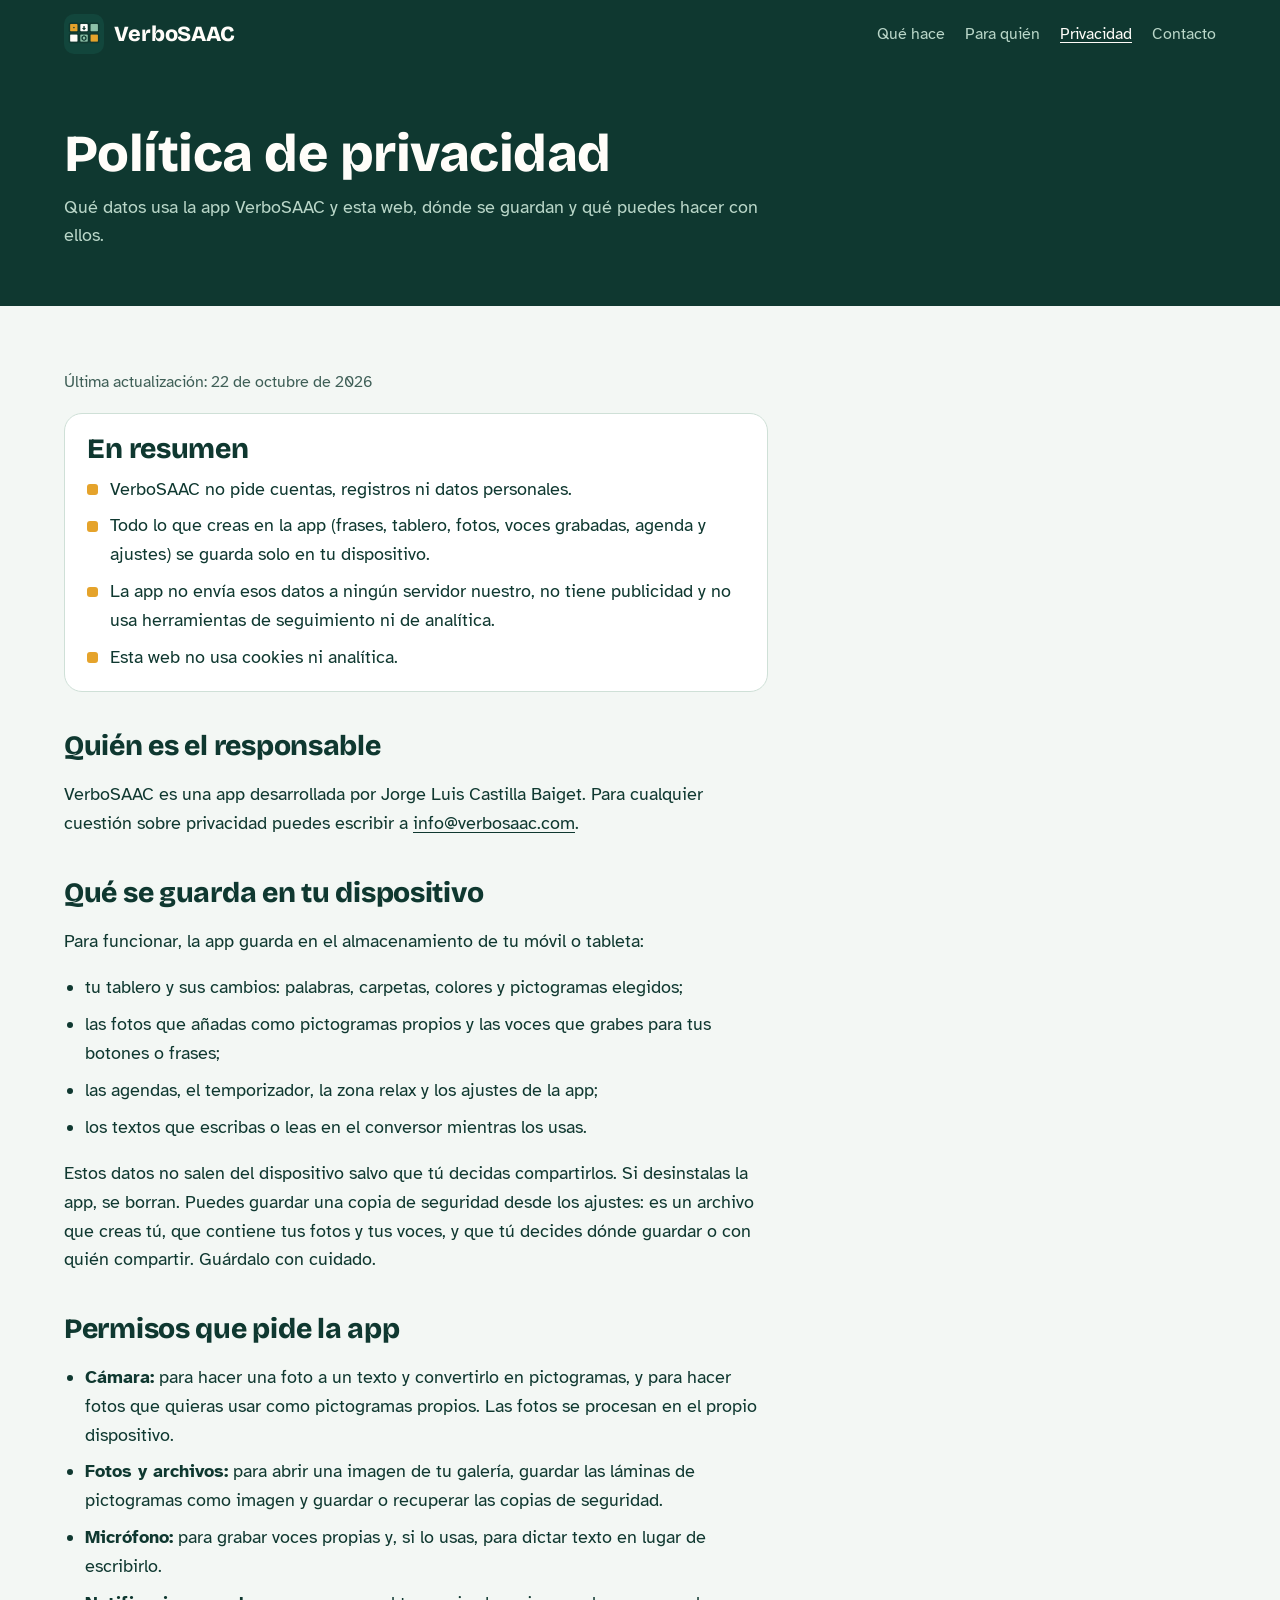
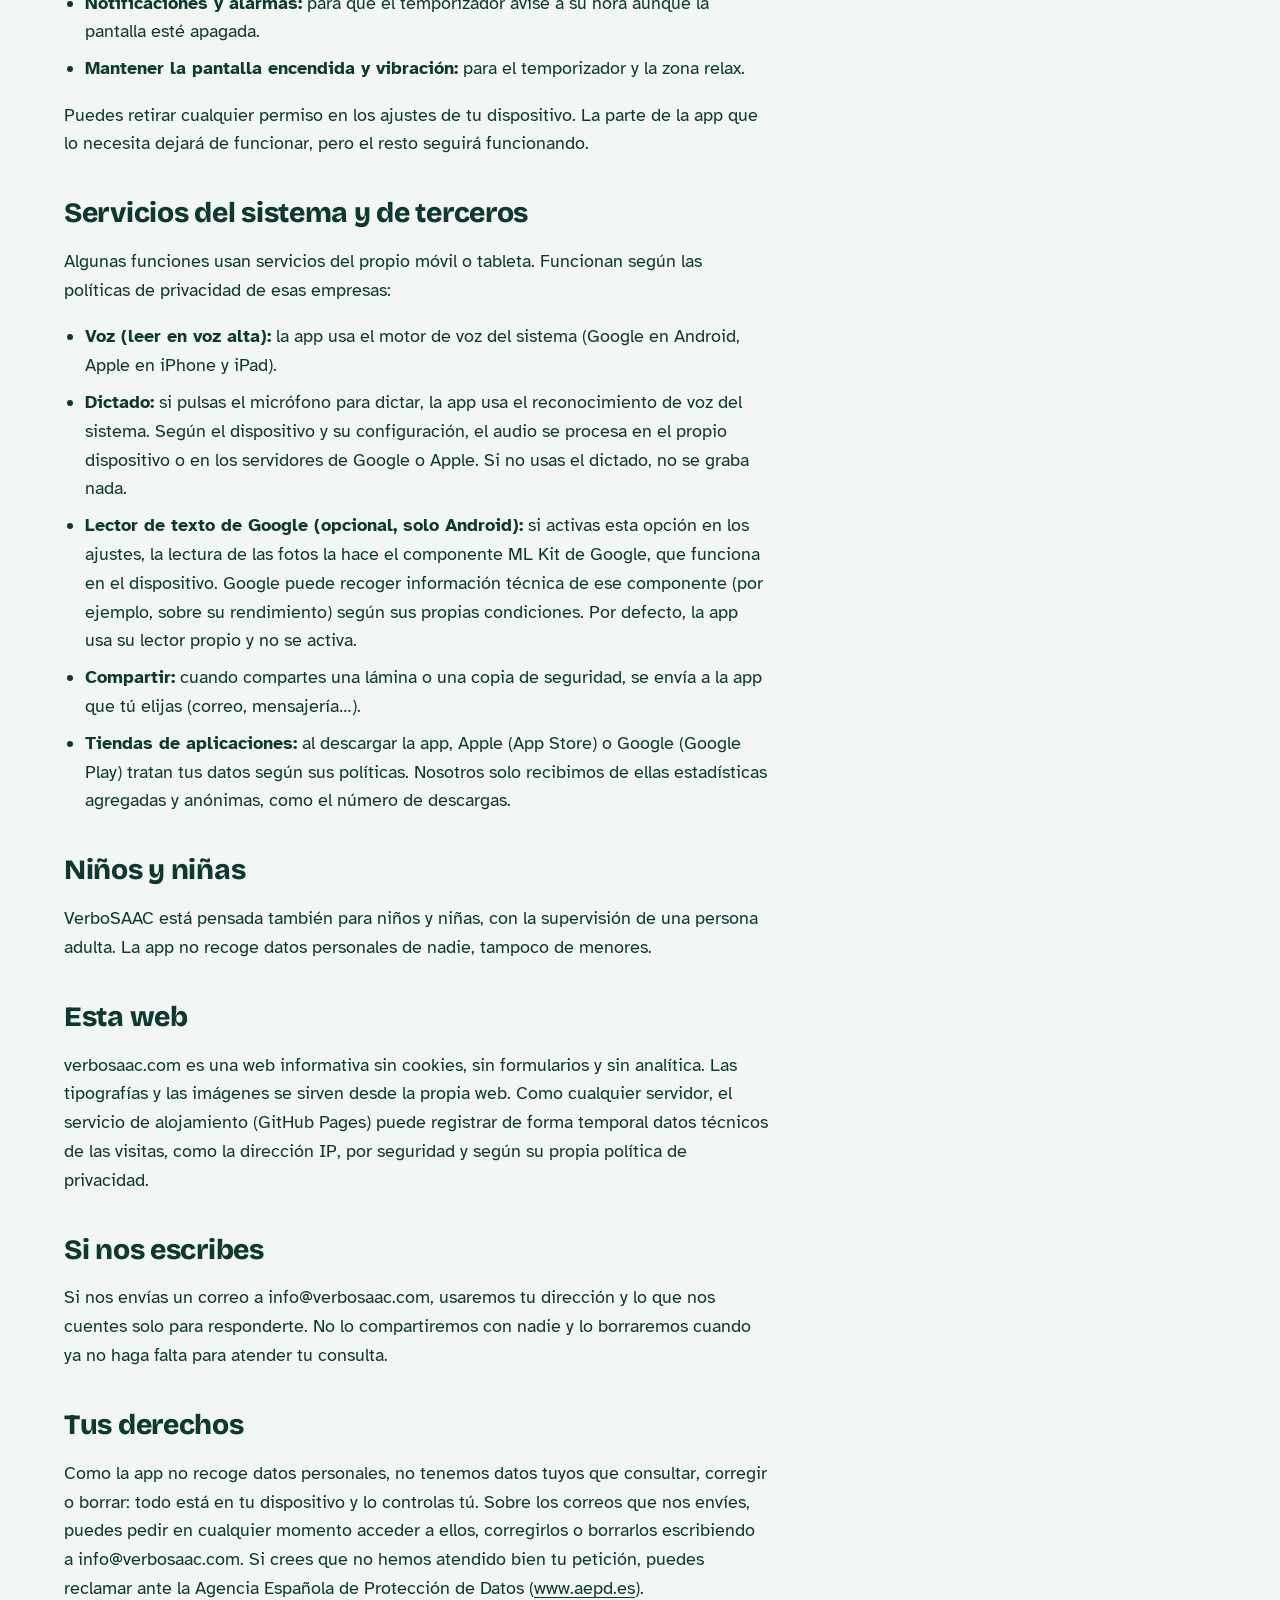
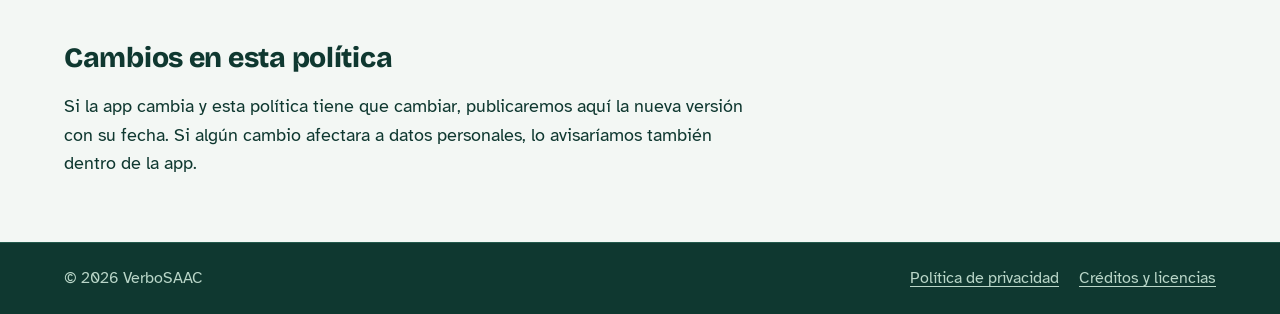
==== privacidad.html @ 8deccdbc "Web de VerboSAAC (verbosaac.com) Portada, política de privacidad, créditos y licencias, página de er" ====
<!doctype html>
<html lang="es">
<head>
<meta charset="utf-8">
<meta name="viewport" content="width=device-width, initial-scale=1, viewport-fit=cover">
<title>Privacidad de VerboSAAC</title>
<meta name="description" content="Política de privacidad de la app VerboSAAC y de la web verbosaac.com.">
<link rel="canonical" href="https://verbosaac.com/privacidad.html">
<meta name="theme-color" content="#0f3830">
<link rel="icon" type="image/png" sizes="32x32" href="img/favicon-32.png">
<link rel="apple-touch-icon" href="img/apple-touch-icon.png">
<link rel="stylesheet" href="css/estilos.css">
</head>
<body>
<a class="saltar" href="#contenido">Ir al contenido</a>

<header class="cabecera">
  <div class="envoltura">
    <a class="marca" href="./" aria-label="VerboSAAC, inicio"><img src="img/icono-128.png" alt="" width="40" height="40">VerboSAAC</a>
    <nav class="menu" aria-label="Secciones">
      <a href="./#que-hace">Qué hace</a>
      <a href="./#para-quien">Para quién</a>
      <a href="privacidad.html" aria-current="page">Privacidad</a>
      <a href="./#contacto">Contacto</a>
    </nav>
  </div>
</header>

<main id="contenido">
  <div class="titular">
    <div class="envoltura">
      <h1>Política de privacidad</h1>
      <p>Qué datos usa la app VerboSAAC y esta web, dónde se guardan y qué puedes hacer con ellos.</p>
    </div>
  </div>

  <div class="texto-legal">
    <div class="envoltura">
      <div class="columna">
        <p class="fecha">Última actualización: 22 de octubre de 2026</p>

        <div class="resumen">
          <h2 style="margin-top:0">En resumen</h2>
          <ul>
            <li>VerboSAAC no pide cuentas, registros ni datos personales.</li>
            <li>Todo lo que creas en la app (frases, tablero, fotos, voces grabadas, agenda y ajustes) se guarda solo en tu dispositivo.</li>
            <li>La app no envía esos datos a ningún servidor nuestro, no tiene publicidad y no usa herramientas de seguimiento ni de analítica.</li>
            <li>Esta web no usa cookies ni analítica.</li>
          </ul>
        </div>

        <h2>Quién es el responsable</h2>
        <p>VerboSAAC es una app desarrollada por Jorge Luis Castilla Baiget. Para cualquier cuestión sobre privacidad puedes escribir a <a href="mailto:info@verbosaac.com">info@verbosaac.com</a>.</p>

        <h2>Qué se guarda en tu dispositivo</h2>
        <p>Para funcionar, la app guarda en el almacenamiento de tu móvil o tableta:</p>
        <ul>
          <li>tu tablero y sus cambios: palabras, carpetas, colores y pictogramas elegidos;</li>
          <li>las fotos que añadas como pictogramas propios y las voces que grabes para tus botones o frases;</li>
          <li>las agendas, el temporizador, la zona relax y los ajustes de la app;</li>
          <li>los textos que escribas o leas en el conversor mientras los usas.</li>
        </ul>
        <p>Estos datos no salen del dispositivo salvo que tú decidas compartirlos. Si desinstalas la app, se borran. Puedes guardar una copia de seguridad desde los ajustes: es un archivo que creas tú, que contiene tus fotos y tus voces, y que tú decides dónde guardar o con quién compartir. Guárdalo con cuidado.</p>

        <h2>Permisos que pide la app</h2>
        <ul>
          <li><b>Cámara:</b> para hacer una foto a un texto y convertirlo en pictogramas, y para hacer fotos que quieras usar como pictogramas propios. Las fotos se procesan en el propio dispositivo.</li>
          <li><b>Fotos y archivos:</b> para abrir una imagen de tu galería, guardar las láminas de pictogramas como imagen y guardar o recuperar las copias de seguridad.</li>
          <li><b>Micrófono:</b> para grabar voces propias y, si lo usas, para dictar texto en lugar de escribirlo.</li>
          <li><b>Notificaciones y alarmas:</b> para que el temporizador avise a su hora aunque la pantalla esté apagada.</li>
          <li><b>Mantener la pantalla encendida y vibración:</b> para el temporizador y la zona relax.</li>
        </ul>
        <p>Puedes retirar cualquier permiso en los ajustes de tu dispositivo. La parte de la app que lo necesita dejará de funcionar, pero el resto seguirá funcionando.</p>

        <h2>Servicios del sistema y de terceros</h2>
        <p>Algunas funciones usan servicios del propio móvil o tableta. Funcionan según las políticas de privacidad de esas empresas:</p>
        <ul>
          <li><b>Voz (leer en voz alta):</b> la app usa el motor de voz del sistema (Google en Android, Apple en iPhone y iPad).</li>
          <li><b>Dictado:</b> si pulsas el micrófono para dictar, la app usa el reconocimiento de voz del sistema. Según el dispositivo y su configuración, el audio se procesa en el propio dispositivo o en los servidores de Google o Apple. Si no usas el dictado, no se graba nada.</li>
          <li><b>Lector de texto de Google (opcional, solo Android):</b> si activas esta opción en los ajustes, la lectura de las fotos la hace el componente ML Kit de Google, que funciona en el dispositivo. Google puede recoger información técnica de ese componente (por ejemplo, sobre su rendimiento) según sus propias condiciones. Por defecto, la app usa su lector propio y no se activa.</li>
          <li><b>Compartir:</b> cuando compartes una lámina o una copia de seguridad, se envía a la app que tú elijas (correo, mensajería…).</li>
          <li><b>Tiendas de aplicaciones:</b> al descargar la app, Apple (App Store) o Google (Google Play) tratan tus datos según sus políticas. Nosotros solo recibimos de ellas estadísticas agregadas y anónimas, como el número de descargas.</li>
        </ul>

        <h2>Niños y niñas</h2>
        <p>VerboSAAC está pensada también para niños y niñas, con la supervisión de una persona adulta. La app no recoge datos personales de nadie, tampoco de menores.</p>

        <h2>Esta web</h2>
        <p>verbosaac.com es una web informativa sin cookies, sin formularios y sin analítica. Las tipografías y las imágenes se sirven desde la propia web. Como cualquier servidor, el servicio de alojamiento (GitHub Pages) puede registrar de forma temporal datos técnicos de las visitas, como la dirección IP, por seguridad y según su propia política de privacidad.</p>

        <h2>Si nos escribes</h2>
        <p>Si nos envías un correo a info@verbosaac.com, usaremos tu dirección y lo que nos cuentes solo para responderte. No lo compartiremos con nadie y lo borraremos cuando ya no haga falta para atender tu consulta.</p>

        <h2>Tus derechos</h2>
        <p>Como la app no recoge datos personales, no tenemos datos tuyos que consultar, corregir o borrar: todo está en tu dispositivo y lo controlas tú. Sobre los correos que nos envíes, puedes pedir en cualquier momento acceder a ellos, corregirlos o borrarlos escribiendo a info@verbosaac.com. Si crees que no hemos atendido bien tu petición, puedes reclamar ante la Agencia Española de Protección de Datos (<a href="https://www.aepd.es" rel="noopener">www.aepd.es</a>).</p>

        <h2>Cambios en esta política</h2>
        <p>Si la app cambia y esta política tiene que cambiar, publicaremos aquí la nueva versión con su fecha. Si algún cambio afectara a datos personales, lo avisaríamos también dentro de la app.</p>
      </div>
    </div>
  </div>
</main>

<footer class="pie">
  <div class="envoltura">
    <span>© 2026 VerboSAAC</span>
    <nav aria-label="Información legal">
      <a href="privacidad.html" aria-current="page">Política de privacidad</a>
      <a href="creditos.html">Créditos y licencias</a>
    </nav>
  </div>
</footer>
</body>
</html>
---- css/estilos.css ----
/* VerboSAAC — web
   Concepto: la página como un tablero de comunicación. Una banda verde (el fondo del icono) para la portada y el pie,
   casillas de pictograma con borde de color según su tipo de palabra (clave Fitzgerald de la app) y capturas reales
   dentro de un marco de móvil. El ámbar del icono solo para lo que se pulsa y para destacar. */

@font-face { font-family: "Bricolage Grotesque"; font-weight: 700; font-style: normal; font-display: swap;
  src: url("../fonts/bricolage-700.woff2") format("woff2"); }
@font-face { font-family: "Bricolage Grotesque"; font-weight: 800; font-style: normal; font-display: swap;
  src: url("../fonts/bricolage-800.woff2") format("woff2"); }
@font-face { font-family: "Atkinson Hyperlegible"; font-weight: 400; font-style: normal; font-display: swap;
  src: url("../fonts/atkinson-400.woff2") format("woff2"); }
@font-face { font-family: "Atkinson Hyperlegible"; font-weight: 700; font-style: normal; font-display: swap;
  src: url("../fonts/atkinson-700.woff2") format("woff2"); }

:root {
  /* color: los del icono de la app */
  --banda: #0f3830;          /* verde profundo: portada y pie */
  --banda-2: #12463c;        /* verde de las superficies sobre la banda */
  --ambar: #e5a32b;          /* acento: botones y destacados */
  --salvia: #8cc0a8;         /* bordes y texto suave sobre la banda */
  --papel: #fffdf9;          /* fondo de los pictogramas */
  --fondo: #f3f7f4;          /* fondo de la página (gris verdoso muy claro) */
  --superficie: #ffffff;
  --tinta: #0f3830;
  --tinta-suave: #3f5f57;
  --borde: #cfe0d7;
  --sobre-banda: #fffdf9;
  --sobre-banda-suave: #b9d6c8;
  --sobre-ambar: #0f3830;
  --sombra: 0 1px 2px rgb(15 56 48 / .06), 0 8px 24px rgb(15 56 48 / .08);

  /* las capturas: la app en su tema oscuro (el azul) */
  --pantalla: #0B1624;       /* fondo de la app en tema oscuro */
  --marco: #060b12;          /* marco del móvil */
  --marco-borde: #2a3d57;    /* filo del marco */

  /* clave Fitzgerald (los colores de las casillas de la app) */
  --f-persona-b: #D4A814; --f-persona-f: #FBF1CC;
  --f-verbo-b: #2E9A4F;   --f-verbo-f: #DCF1E2;
  --f-adjetivo-b: #2F6FC4; --f-adjetivo-f: #DCE7F7;
  --f-cosa-b: #E07B1A;    --f-cosa-f: #FDE8D2;
  --f-social-b: #D6407F;  --f-social-f: #FBE0EC;
  --f-otro-b: #8A9097;    --f-otro-f: #FFFFFF;
  --f-categoria-b: #8B5A2B; --f-categoria-f: #F1E3D3;
  --f-urgente-b: #C62828; --f-urgente-f: #FDE3E3;
  --f-tinta: #16232B;      /* el texto sobre las casillas no cambia de color en oscuro, como en la app */

  /* tipografía */
  --letra-titulo: "Bricolage Grotesque", "Arial Rounded MT Bold", "Trebuchet MS", system-ui, sans-serif;
  --letra-texto: "Atkinson Hyperlegible", "Verdana", system-ui, -apple-system, "Segoe UI", sans-serif;
  --t-xs: .875rem; --t-s: 1rem; --t-m: 1.125rem; --t-l: 1.375rem; --t-xl: clamp(1.75rem, 1.2rem + 2.2vw, 2.5rem);
  --t-xxl: clamp(2.75rem, 1.6rem + 5.6vw, 5rem);

  --ancho: 72rem;
  --radio: 18px;
  color-scheme: light;
}
@media (prefers-color-scheme: dark) {
  :root:not([data-theme="light"]) {
    --banda: #0f3830; --banda-2: #12463c; --ambar: #e5a32b; --salvia: #8cc0a8; --papel: #fffdf9;
    --fondo: #0a2621; --superficie: #12463c; --tinta: #f1f6f2; --tinta-suave: #b4d0c3; --borde: #275c50;
    --sobre-banda: #fffdf9; --sobre-banda-suave: #b9d6c8; --sobre-ambar: #0f3830;
    --sombra: 0 1px 2px rgb(0 0 0 / .25), 0 10px 28px rgb(0 0 0 / .28);
    color-scheme: dark;
  }
}
:root[data-theme="dark"] {
  --banda: #0f3830; --banda-2: #12463c; --ambar: #e5a32b; --salvia: #8cc0a8; --papel: #fffdf9;
  --fondo: #0a2621; --superficie: #12463c; --tinta: #f1f6f2; --tinta-suave: #b4d0c3; --borde: #275c50;
  --sobre-banda: #fffdf9; --sobre-banda-suave: #b9d6c8; --sobre-ambar: #0f3830;
  --sombra: 0 1px 2px rgb(0 0 0 / .25), 0 10px 28px rgb(0 0 0 / .28);
  color-scheme: dark;
}

*, *::before, *::after { box-sizing: border-box; }
html { -webkit-text-size-adjust: 100%; scroll-behavior: smooth; }
@media (prefers-reduced-motion: reduce) { html { scroll-behavior: auto; } * { transition: none !important; } }
body {
  margin: 0; background: var(--fondo); color: var(--tinta);
  font-family: var(--letra-texto); font-size: var(--t-m); line-height: 1.6;
}
img { max-width: 100%; height: auto; display: block; }
a { color: inherit; text-underline-offset: .18em; text-decoration-thickness: .08em; }
a:hover { text-decoration-thickness: .14em; }
:focus-visible { outline: 3px solid var(--ambar); outline-offset: 3px; border-radius: 6px; }
h1, h2, h3 { font-family: var(--letra-titulo); line-height: 1.12; text-wrap: balance; margin: 0; letter-spacing: -.01em; }
h2 { font-size: var(--t-xl); font-weight: 800; }
h3 { font-size: var(--t-l); font-weight: 700; }
p { margin: 0; }

.saltar { position: absolute; left: -999px; top: 0; background: var(--ambar); color: var(--sobre-ambar); padding: .6rem 1rem; font-weight: 700; z-index: 20; }
.saltar:focus { left: max(16px, env(safe-area-inset-left, 0px)); top: calc(8px + env(safe-area-inset-top, 0px)); }

/* contenedor con el margen lateral (y el de la barra del sistema en móviles) */
.envoltura {
  width: 100%; max-width: calc(var(--ancho) + 2 * 24px); margin-inline: auto;
  padding-left: max(16px, env(safe-area-inset-left, 0px));
  padding-right: max(16px, env(safe-area-inset-right, 0px));
}
@media (min-width: 720px) {
  .envoltura { padding-left: max(24px, env(safe-area-inset-left, 0px)); padding-right: max(24px, env(safe-area-inset-right, 0px)); }
}

/* ---------- cabecera ---------- */
.cabecera { background: var(--banda); color: var(--sobre-banda); }
.cabecera .envoltura { display: flex; align-items: center; justify-content: space-between; gap: 1rem; flex-wrap: wrap; padding-block: .9rem; }
.marca { display: inline-flex; align-items: center; gap: .65rem; text-decoration: none; font-family: var(--letra-titulo); font-weight: 800; font-size: 1.35rem; letter-spacing: -.01em; }
.marca img { width: 40px; height: 40px; border-radius: 10px; }
.menu { display: flex; flex-wrap: wrap; gap: .25rem 1.25rem; font-size: var(--t-s); }
.menu a { text-decoration: none; color: var(--sobre-banda-suave); padding: .25rem 0; }
.menu a:hover, .menu a[aria-current="page"] { color: var(--sobre-banda); text-decoration: underline; }
@media (max-width: 560px) { .menu { gap: .25rem 1rem; font-size: .95rem; } }

/* ---------- portada ---------- */
.portada { background: var(--banda); color: var(--sobre-banda); }
.portada .envoltura { display: grid; grid-template-columns: minmax(0, 1.15fr) minmax(0, .85fr); gap: clamp(2rem, 5vw, 4.5rem); align-items: center; padding-block: clamp(2.5rem, 6vw, 5rem) clamp(3rem, 7vw, 5.5rem); }
.portada .texto { min-width: 0; display: grid; gap: 1.4rem; }
.antetitulo { font-size: var(--t-xs); font-weight: 700; letter-spacing: .12em; text-transform: uppercase; color: var(--salvia); }
.portada h1 { font-size: var(--t-xxl); font-weight: 800; letter-spacing: -.025em; line-height: 1; }
.portada h1 .saac { color: var(--ambar); }
.entradilla { font-size: clamp(1.15rem, 1rem + .6vw, 1.4rem); line-height: 1.5; color: var(--sobre-banda-suave); max-width: 34ch; }
.entradilla strong { color: var(--sobre-banda); font-weight: 700; }
.disponible { display: flex; flex-wrap: wrap; gap: .75rem; align-items: center; }
.etiqueta-pronto { display: inline-flex; align-items: center; gap: .5rem; background: var(--banda-2); border: 1px solid #2d6b5c; color: var(--sobre-banda); border-radius: 999px; padding: .45rem 1rem; font-size: var(--t-s); }
.etiqueta-pronto::before { content: ""; width: .55rem; height: .55rem; border-radius: 50%; background: var(--ambar); }
.boton { display: inline-flex; align-items: center; justify-content: center; gap: .5rem; min-height: 48px; padding: .65rem 1.25rem; border-radius: 14px; font-weight: 700; text-decoration: none; border: 0; cursor: pointer; font: inherit; font-weight: 700; }
.boton-ambar { background: var(--ambar); color: var(--sobre-ambar); }
.boton-ambar:hover { filter: brightness(1.06); }

/* la barra de la frase, como en la app */
.frase { display: grid; gap: .6rem; margin: 0; min-width: 0; }
.frase-barra { display: flex; align-items: stretch; gap: .6rem; background: var(--banda-2); border: 1px solid #2d6b5c; border-radius: 22px; padding: .7rem; width: fit-content; max-width: 100%; }
.frase-altavoz { display: grid; place-items: center; width: 3.2rem; border-right: 1px solid #2d6b5c; padding-right: .6rem; color: var(--ambar); }
.frase-altavoz svg { width: 2rem; height: 2rem; }
.frase-nota { font-size: var(--t-s); color: var(--sobre-banda-suave); max-width: 40ch; }

.casilla { --c-b: var(--f-otro-b); --c-f: var(--f-otro-f);
  display: grid; justify-items: center; gap: .15rem; width: 5.6rem; padding: .4rem .35rem .35rem; border-radius: 14px;
  background: var(--c-f); border: 3px solid var(--c-b); color: var(--f-tinta); font-weight: 700; font-size: .95rem; line-height: 1.1; text-align: center; }
.casilla img { width: 4.2rem; height: 4.2rem; object-fit: contain; }
@media (max-width: 420px) { .casilla { width: 4.6rem; font-size: .85rem; } .casilla img { width: 3.4rem; height: 3.4rem; } .frase-altavoz { width: 2.4rem; } .frase-altavoz svg { width: 1.6rem; } }
.t-persona { --c-b: var(--f-persona-b); --c-f: var(--f-persona-f); }
.t-verbo { --c-b: var(--f-verbo-b); --c-f: var(--f-verbo-f); }
.t-adjetivo { --c-b: var(--f-adjetivo-b); --c-f: var(--f-adjetivo-f); }
.t-cosa { --c-b: var(--f-cosa-b); --c-f: var(--f-cosa-f); }
.t-social { --c-b: var(--f-social-b); --c-f: var(--f-social-f); }
.t-otro { --c-b: var(--f-otro-b); --c-f: var(--f-otro-f); }
.t-categoria { --c-b: var(--f-categoria-b); --c-f: var(--f-categoria-f); }
.t-urgente { --c-b: var(--f-urgente-b); --c-f: var(--f-urgente-f); }

/* marco de móvil para las capturas */
.movil { position: relative; width: 100%; max-width: 300px; margin-inline: auto; border-radius: 38px; padding: 10px; background: var(--marco); box-shadow: 0 0 0 1px var(--marco-borde), 0 24px 48px rgb(0 0 0 / .28); }
.movil img { width: 100%; aspect-ratio: 600 / 1252; object-fit: cover; object-position: top; border-radius: 29px; background: var(--pantalla); }
.portada .movil { max-width: 320px; transform: rotate(2deg); }
@media (max-width: 760px) {
  .portada .envoltura { grid-template-columns: minmax(0, 1fr); }
  .portada .movil { max-width: 270px; transform: none; }
}

/* ---------- secciones ---------- */
.seccion { padding-block: clamp(3.5rem, 8vw, 6rem); }
.seccion + .seccion { padding-top: 0; }
.cabeza { display: grid; gap: .75rem; max-width: 46rem; margin-bottom: clamp(2rem, 4vw, 3rem); }
.cabeza p { color: var(--tinta-suave); }

.tres { display: grid; grid-template-columns: repeat(3, minmax(0, 1fr)); gap: clamp(1.5rem, 3vw, 2.5rem); }
@media (max-width: 900px) { .tres { grid-template-columns: minmax(0, 1fr); max-width: 34rem; } }
.modo { display: grid; grid-template-rows: auto auto 1fr; gap: 1.1rem; min-width: 0; align-content: start; }
/* un trozo de la pantalla de la app, sin marco de móvil */
.ventana { border-radius: 20px; overflow: hidden; background: var(--pantalla); box-shadow: 0 0 0 1px var(--marco-borde), var(--sombra); }
.ventana img { display: block; width: 100%; height: auto; aspect-ratio: 720 / 587; }
.modo h3 { display: flex; align-items: center; gap: .6rem; }
.modo p { color: var(--tinta-suave); }
.modo .ejemplo { margin-top: .25rem; font-size: var(--t-s); color: var(--tinta); background: var(--superficie); border: 1px solid var(--borde); border-radius: 12px; padding: .6rem .8rem; }
.modo .ejemplo s { text-decoration: none; color: var(--tinta-suave); }

/* del texto a los pictogramas */
.conversion { display: grid; grid-template-columns: minmax(0, .8fr) auto minmax(0, 1.6fr); gap: clamp(1rem, 3vw, 2rem); align-items: center; }
.nota { background: var(--superficie); border: 1px solid var(--borde); border-radius: var(--radio); padding: 1.5rem 1.6rem; box-shadow: var(--sombra); min-width: 0; }
.nota .antetitulo { color: var(--tinta-suave); }
.nota blockquote { margin: .6rem 0 0; font-size: clamp(1.2rem, 1rem + .8vw, 1.5rem); line-height: 1.45; font-weight: 700; }
.flecha { color: var(--ambar); display: grid; place-items: center; }
.flecha svg { width: 3rem; height: 3rem; }
.lamina { background: var(--pantalla); border-radius: var(--radio); padding: clamp(.75rem, 2vw, 1.25rem); box-shadow: 0 0 0 1px var(--marco-borde), var(--sombra); min-width: 0; }
.lamina img { border-radius: 10px; }
.pie-foto { margin-top: .9rem; font-size: var(--t-s); color: var(--tinta-suave); }
@media (max-width: 820px) { .conversion { grid-template-columns: minmax(0, 1fr); } .flecha svg { transform: rotate(90deg); } }

/* y además */
.cuatro { display: grid; grid-template-columns: repeat(4, minmax(0, 1fr)); gap: clamp(1.25rem, 2.5vw, 2rem); }
@media (max-width: 1000px) { .cuatro { grid-template-columns: repeat(2, minmax(0, 1fr)); } }
@media (max-width: 520px) { .cuatro { grid-template-columns: minmax(0, 1fr); } }
.extra { display: grid; gap: .9rem; align-content: start; min-width: 0; }
.extra .movil { max-width: 220px; margin-inline: 0; border-radius: 30px; padding: 8px; }
.extra .movil img { border-radius: 23px; }
.extra p { color: var(--tinta-suave); font-size: var(--t-s); }
@media (max-width: 520px) { .extra { grid-template-columns: minmax(0, 120px) minmax(0, 1fr); column-gap: 1rem; align-items: start; } .extra .movil { grid-row: span 2; border-radius: 20px; padding: 5px; } .extra .movil img { border-radius: 16px; } }

.datos { list-style: none; margin: clamp(2.5rem, 5vw, 3.5rem) 0 0; padding: 1.2rem 0 0; border-top: 1px solid var(--borde); display: flex; flex-wrap: wrap; gap: .75rem 2rem; font-weight: 700; }
.datos li { display: inline-flex; align-items: center; gap: .55rem; }
.datos li::before { content: ""; width: .7rem; height: .7rem; border-radius: 3px; background: var(--ambar); flex: none; }

/* clave de colores */
.clave { display: grid; grid-template-columns: repeat(4, minmax(0, 1fr)); gap: .9rem; }
@media (max-width: 860px) { .clave { grid-template-columns: repeat(2, minmax(0, 1fr)); } }
.clave li { list-style: none; display: grid; grid-template-columns: 3.5rem minmax(0, 1fr); grid-template-rows: auto auto; column-gap: .8rem; row-gap: .1rem; align-content: center; align-items: center; padding: .7rem .9rem; border-radius: 14px; background: var(--c-f); border: 3px solid var(--c-b); color: var(--f-tinta); min-width: 0; }
.clave img { grid-row: 1 / span 2; width: 3.5rem; height: 3.5rem; object-fit: contain; }
.clave b { align-self: end; }
.clave span { align-self: start; }
@media (max-width: 520px) { .clave { grid-template-columns: minmax(0, 1fr); gap: .6rem; } .clave li { grid-template-columns: 2.9rem minmax(0, 1fr); padding: .55rem .8rem; } .clave img { width: 2.9rem; height: 2.9rem; } }
.clave { padding: 0; margin: 0; }
.clave b { font-size: var(--t-m); }
.clave span { font-size: var(--t-s); }

/* para quién */
.quien { display: grid; grid-template-columns: repeat(4, minmax(0, 1fr)); gap: 1.25rem; padding: 0; margin: 0; }
@media (max-width: 980px) { .quien { grid-template-columns: repeat(2, minmax(0, 1fr)); } }
@media (max-width: 520px) { .quien { grid-template-columns: minmax(0, 1fr); } }
.quien li { list-style: none; display: grid; gap: .5rem; align-content: start; background: var(--superficie); border: 1px solid var(--borde); border-radius: var(--radio); padding: 1.3rem 1.3rem 1.4rem; min-width: 0; }
.quien img { width: 4.5rem; height: 4.5rem; object-fit: contain; background: var(--papel); border-radius: 12px; padding: .25rem; border: 1px solid var(--borde); }
.quien p { color: var(--tinta-suave); font-size: var(--t-s); }

/* privacidad (resumen) */
.privado { display: grid; grid-template-columns: auto minmax(0, 1fr); gap: clamp(1.25rem, 3vw, 2.5rem); align-items: center; background: var(--superficie); border: 1px solid var(--borde); border-radius: 24px; padding: clamp(1.5rem, 4vw, 2.5rem); }
.privado img { width: clamp(5rem, 10vw, 7.5rem); height: auto; background: var(--papel); border-radius: 16px; padding: .4rem; }
.privado .texto { display: grid; gap: .8rem; min-width: 0; }
.privado p { color: var(--tinta-suave); max-width: 60ch; }
@media (max-width: 560px) { .privado { grid-template-columns: minmax(0, 1fr); } }

/* contacto */
.contacto { background: var(--banda); color: var(--sobre-banda); }
.contacto .envoltura { display: grid; gap: 1.2rem; justify-items: start; padding-block: clamp(3.5rem, 8vw, 5.5rem); }
.contacto h2 { color: var(--sobre-banda); }
.contacto p { color: var(--sobre-banda-suave); max-width: 52ch; }
.correo { display: flex; flex-wrap: wrap; align-items: center; gap: .75rem; }
.correo a { font-family: var(--letra-titulo); font-weight: 700; font-size: clamp(1.4rem, 1rem + 2vw, 2.1rem); color: var(--sobre-banda); text-decoration-color: var(--ambar); overflow-wrap: anywhere; }
.boton-copiar { background: transparent; color: var(--sobre-banda); border: 1px solid #2d6b5c; min-height: 44px; border-radius: 12px; padding: .5rem .9rem; font: inherit; font-size: var(--t-s); cursor: pointer; }
.boton-copiar:hover { border-color: var(--salvia); }

/* pie */
.pie { background: var(--banda); color: var(--sobre-banda-suave); border-top: 1px solid #23594c; font-size: var(--t-s); }
.pie .envoltura { display: flex; flex-wrap: wrap; gap: .5rem 1.5rem; justify-content: space-between; align-items: center; padding-block: 1.4rem; }
.pie nav { display: flex; flex-wrap: wrap; gap: .4rem 1.25rem; }
.pie a { color: var(--sobre-banda-suave); }
.pie a:hover { color: var(--sobre-banda); }

/* ---------- páginas de texto (privacidad, créditos) ---------- */
.titular { background: var(--banda); color: var(--sobre-banda); }
.titular .envoltura { display: grid; gap: .6rem; padding-block: clamp(2.25rem, 5vw, 3.5rem); }
.titular h1 { font-size: clamp(2.1rem, 1.4rem + 3vw, 3.25rem); font-weight: 800; }
.titular p { color: var(--sobre-banda-suave); max-width: 60ch; }
.texto-legal { padding-block: clamp(2.5rem, 6vw, 4rem); }
.texto-legal .columna { max-width: 44rem; display: grid; gap: 1.1rem; }
.texto-legal h2 { font-size: clamp(1.4rem, 1.15rem + 1vw, 1.75rem); margin-top: 1.4rem; }
.texto-legal h3 { font-size: var(--t-m); margin-top: .4rem; }
.texto-legal ul { margin: 0; padding-left: 1.3rem; display: grid; gap: .5rem; }
.texto-legal .resumen { background: var(--superficie); border: 1px solid var(--borde); border-radius: var(--radio); padding: 1.2rem 1.4rem; display: grid; gap: .6rem; }
.texto-legal .resumen ul { list-style: none; padding: 0; }
.texto-legal .resumen li { padding-left: 1.4rem; position: relative; }
.texto-legal .resumen li::before { content: ""; position: absolute; left: 0; top: .55em; width: .65rem; height: .65rem; border-radius: 3px; background: var(--ambar); }
.texto-legal .fecha { color: var(--tinta-suave); font-size: var(--t-s); }
.creditos { display: grid; gap: 1rem; padding: 0; margin: 0; }
.creditos li { list-style: none; background: var(--superficie); border: 1px solid var(--borde); border-radius: 14px; padding: 1rem 1.2rem; display: grid; gap: .25rem; min-width: 0; }
.creditos .que { font-weight: 700; }
.creditos .lic { font-size: var(--t-s); color: var(--tinta-suave); overflow-wrap: anywhere; }
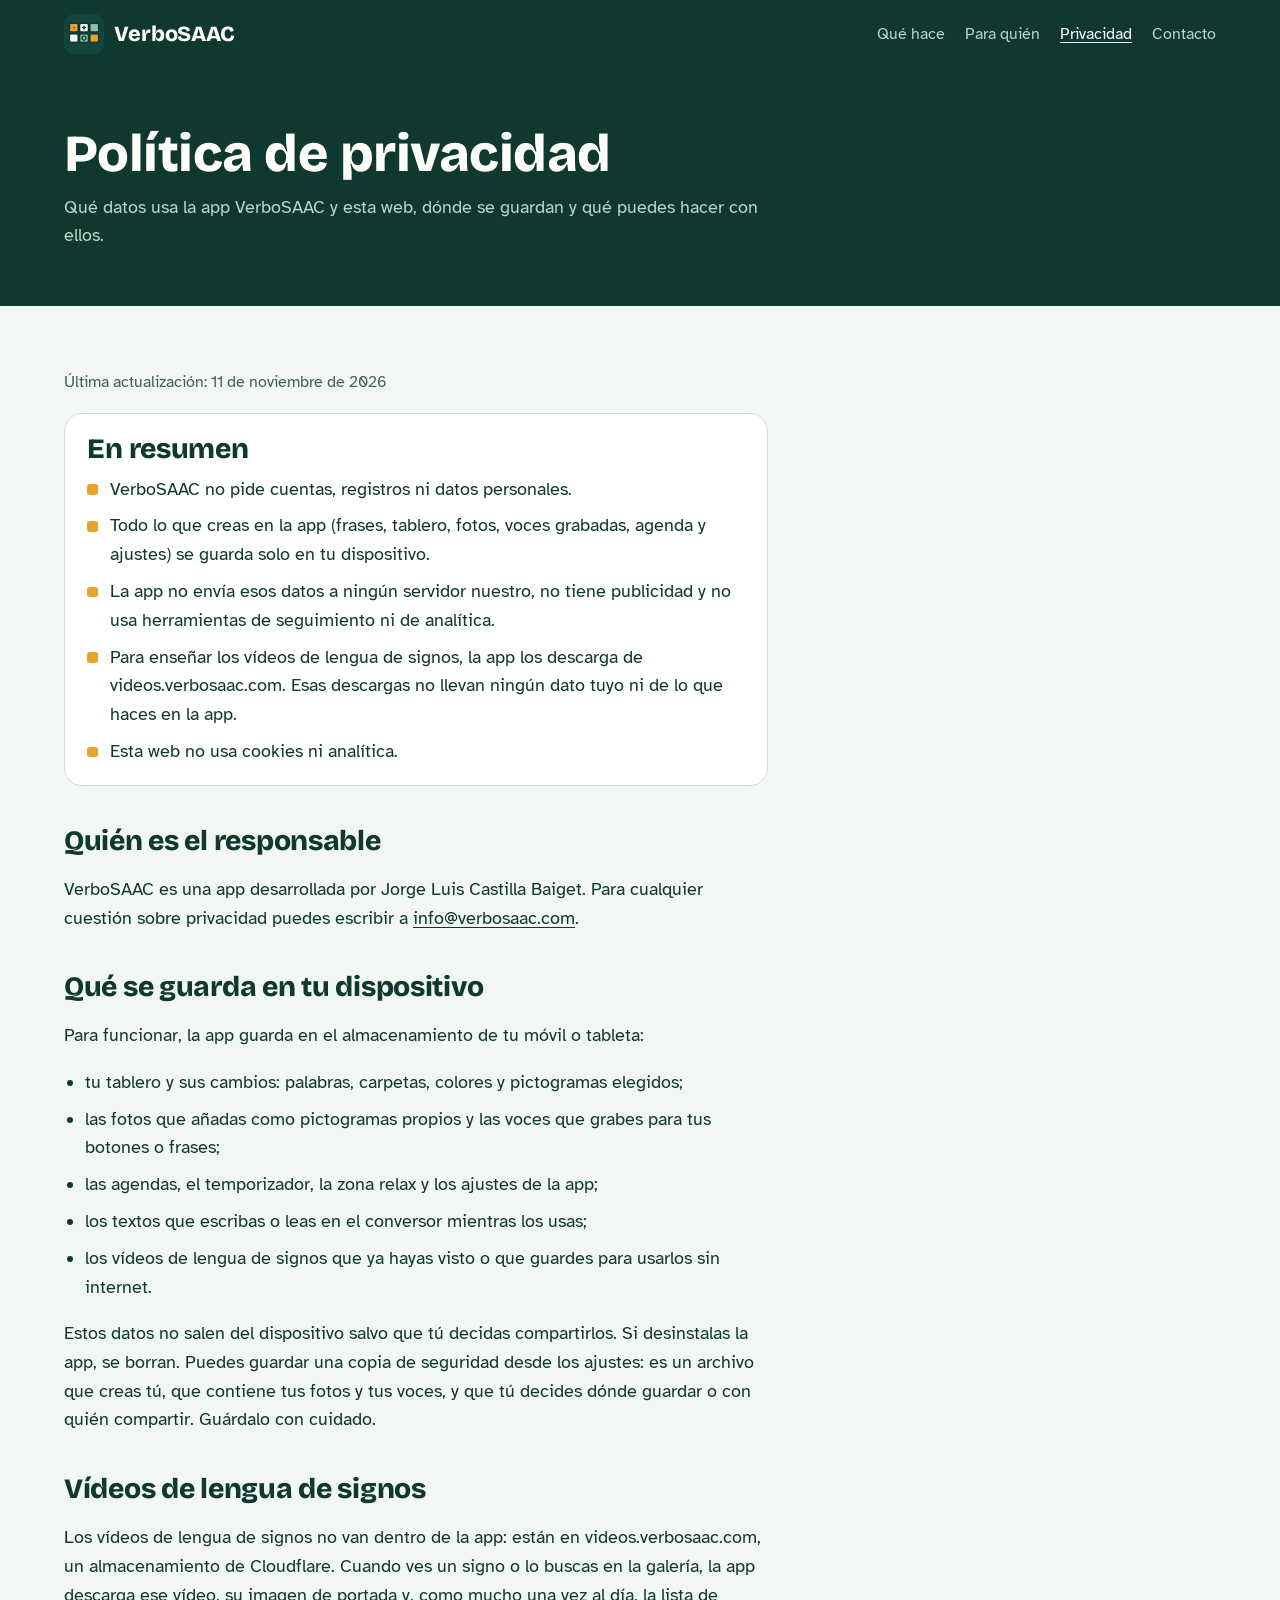
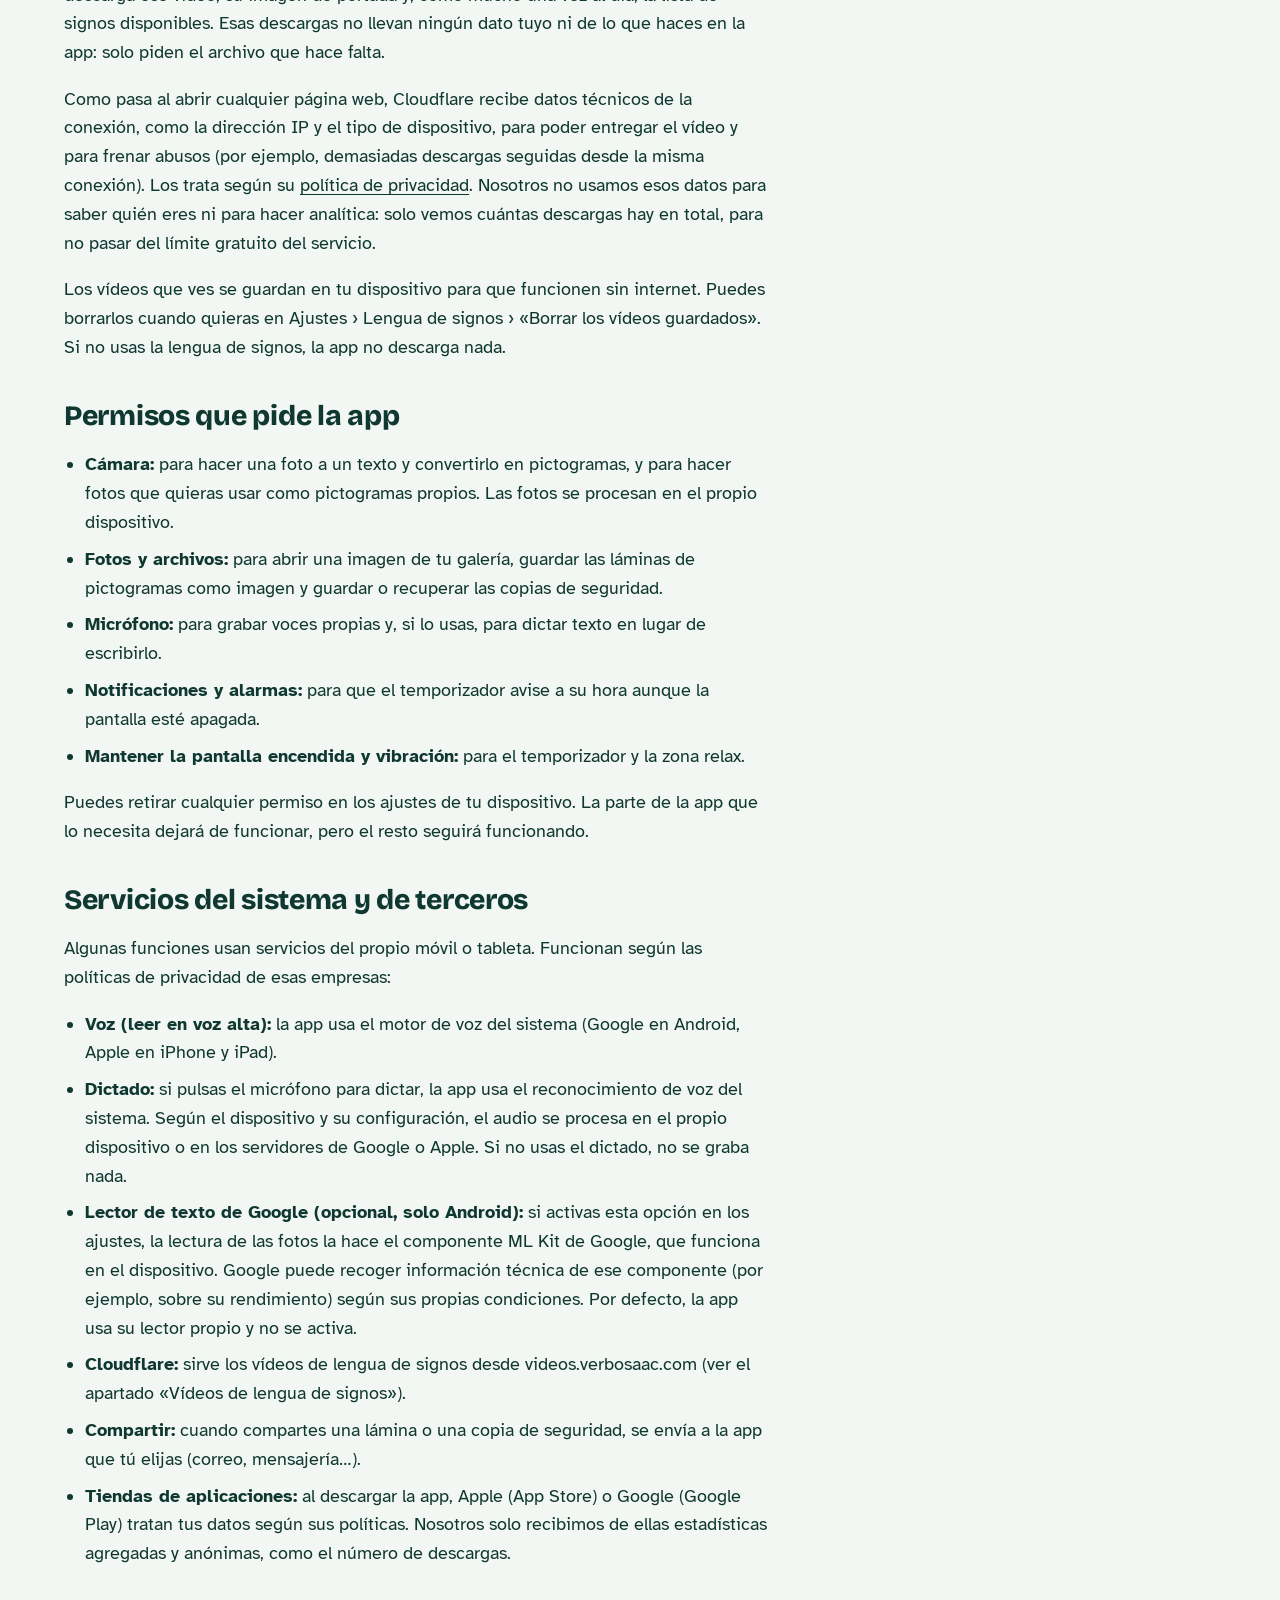
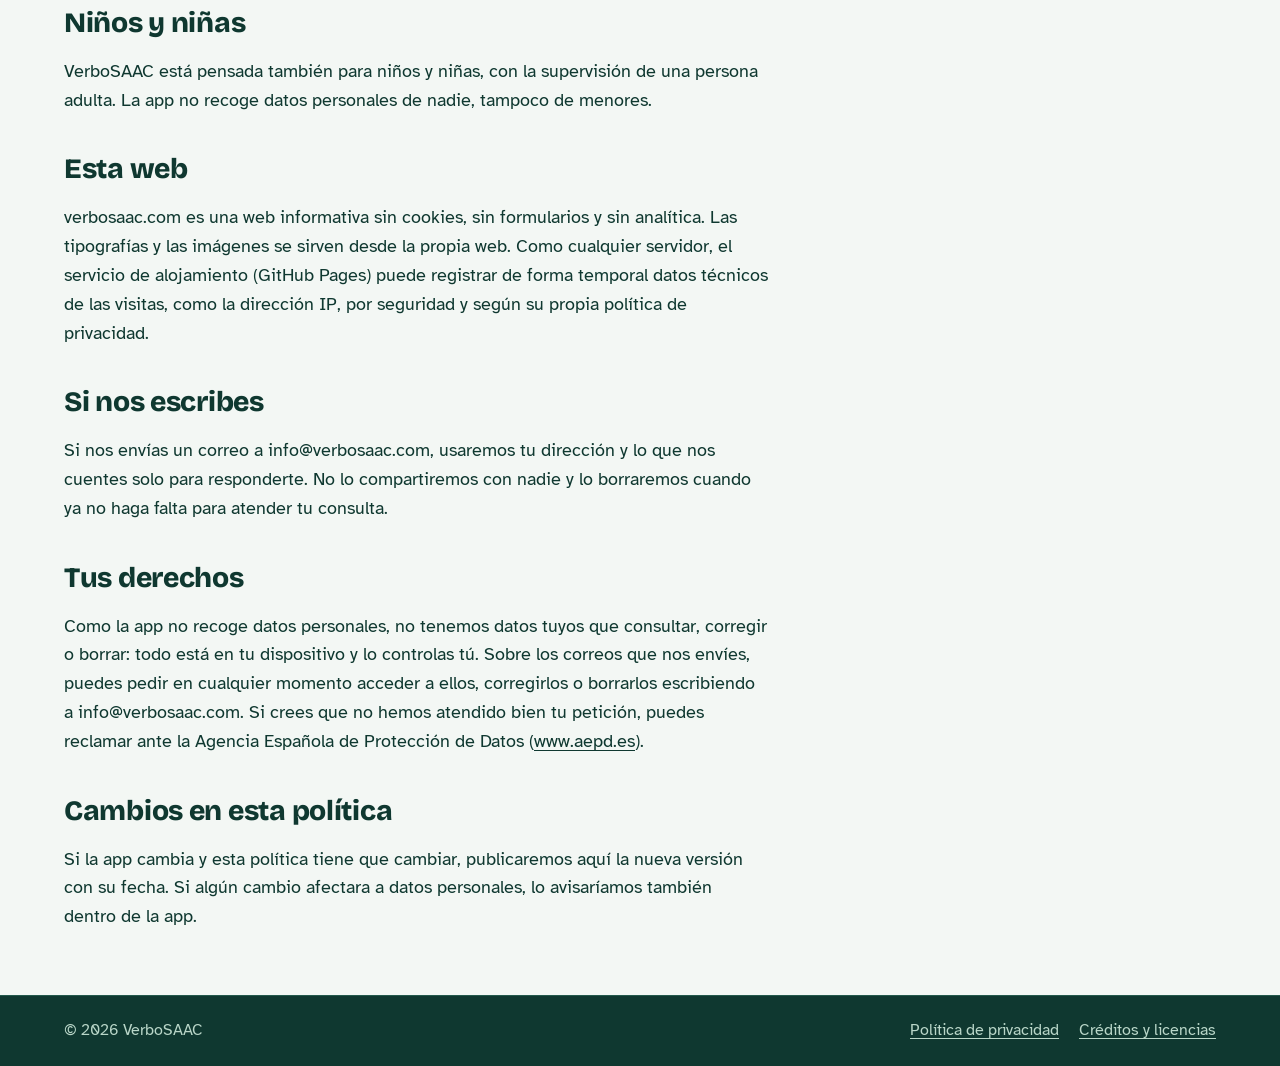
==== commit a095a005: "Privacidad: los vídeos de lengua de signos se descargan de videos.verbosaac.com (Cloudflare) Co-Auth" ====
--- a/privacidad.html
+++ b/privacidad.html
@@ -37,7 +37,7 @@
   <div class="texto-legal">
     <div class="envoltura">
       <div class="columna">
-        <p class="fecha">Última actualización: 22 de octubre de 2026</p>
+        <p class="fecha">Última actualización: 11 de noviembre de 2026</p>
 
         <div class="resumen">
           <h2 style="margin-top:0">En resumen</h2>
@@ -45,6 +45,7 @@
             <li>VerboSAAC no pide cuentas, registros ni datos personales.</li>
             <li>Todo lo que creas en la app (frases, tablero, fotos, voces grabadas, agenda y ajustes) se guarda solo en tu dispositivo.</li>
             <li>La app no envía esos datos a ningún servidor nuestro, no tiene publicidad y no usa herramientas de seguimiento ni de analítica.</li>
+            <li>Para enseñar los vídeos de lengua de signos, la app los descarga de videos.verbosaac.com. Esas descargas no llevan ningún dato tuyo ni de lo que haces en la app.</li>
             <li>Esta web no usa cookies ni analítica.</li>
           </ul>
         </div>
@@ -58,9 +59,15 @@
           <li>tu tablero y sus cambios: palabras, carpetas, colores y pictogramas elegidos;</li>
           <li>las fotos que añadas como pictogramas propios y las voces que grabes para tus botones o frases;</li>
           <li>las agendas, el temporizador, la zona relax y los ajustes de la app;</li>
-          <li>los textos que escribas o leas en el conversor mientras los usas.</li>
+          <li>los textos que escribas o leas en el conversor mientras los usas;</li>
+          <li>los vídeos de lengua de signos que ya hayas visto o que guardes para usarlos sin internet.</li>
         </ul>
         <p>Estos datos no salen del dispositivo salvo que tú decidas compartirlos. Si desinstalas la app, se borran. Puedes guardar una copia de seguridad desde los ajustes: es un archivo que creas tú, que contiene tus fotos y tus voces, y que tú decides dónde guardar o con quién compartir. Guárdalo con cuidado.</p>
+
+        <h2>Vídeos de lengua de signos</h2>
+        <p>Los vídeos de lengua de signos no van dentro de la app: están en videos.verbosaac.com, un almacenamiento de Cloudflare. Cuando ves un signo o lo buscas en la galería, la app descarga ese vídeo, su imagen de portada y, como mucho una vez al día, la lista de signos disponibles. Esas descargas no llevan ningún dato tuyo ni de lo que haces en la app: solo piden el archivo que hace falta.</p>
+        <p>Como pasa al abrir cualquier página web, Cloudflare recibe datos técnicos de la conexión, como la dirección IP y el tipo de dispositivo, para poder entregar el vídeo y para frenar abusos (por ejemplo, demasiadas descargas seguidas desde la misma conexión). Los trata según su <a href="https://www.cloudflare.com/es-es/privacypolicy/" rel="noopener">política de privacidad</a>. Nosotros no usamos esos datos para saber quién eres ni para hacer analítica: solo vemos cuántas descargas hay en total, para no pasar del límite gratuito del servicio.</p>
+        <p>Los vídeos que ves se guardan en tu dispositivo para que funcionen sin internet. Puedes borrarlos cuando quieras en Ajustes › Lengua de signos › «Borrar los vídeos guardados». Si no usas la lengua de signos, la app no descarga nada.</p>
 
         <h2>Permisos que pide la app</h2>
         <ul>
@@ -78,6 +85,7 @@
           <li><b>Voz (leer en voz alta):</b> la app usa el motor de voz del sistema (Google en Android, Apple en iPhone y iPad).</li>
           <li><b>Dictado:</b> si pulsas el micrófono para dictar, la app usa el reconocimiento de voz del sistema. Según el dispositivo y su configuración, el audio se procesa en el propio dispositivo o en los servidores de Google o Apple. Si no usas el dictado, no se graba nada.</li>
           <li><b>Lector de texto de Google (opcional, solo Android):</b> si activas esta opción en los ajustes, la lectura de las fotos la hace el componente ML Kit de Google, que funciona en el dispositivo. Google puede recoger información técnica de ese componente (por ejemplo, sobre su rendimiento) según sus propias condiciones. Por defecto, la app usa su lector propio y no se activa.</li>
+          <li><b>Cloudflare:</b> sirve los vídeos de lengua de signos desde videos.verbosaac.com (ver el apartado «Vídeos de lengua de signos»).</li>
           <li><b>Compartir:</b> cuando compartes una lámina o una copia de seguridad, se envía a la app que tú elijas (correo, mensajería…).</li>
           <li><b>Tiendas de aplicaciones:</b> al descargar la app, Apple (App Store) o Google (Google Play) tratan tus datos según sus políticas. Nosotros solo recibimos de ellas estadísticas agregadas y anónimas, como el número de descargas.</li>
         </ul>
